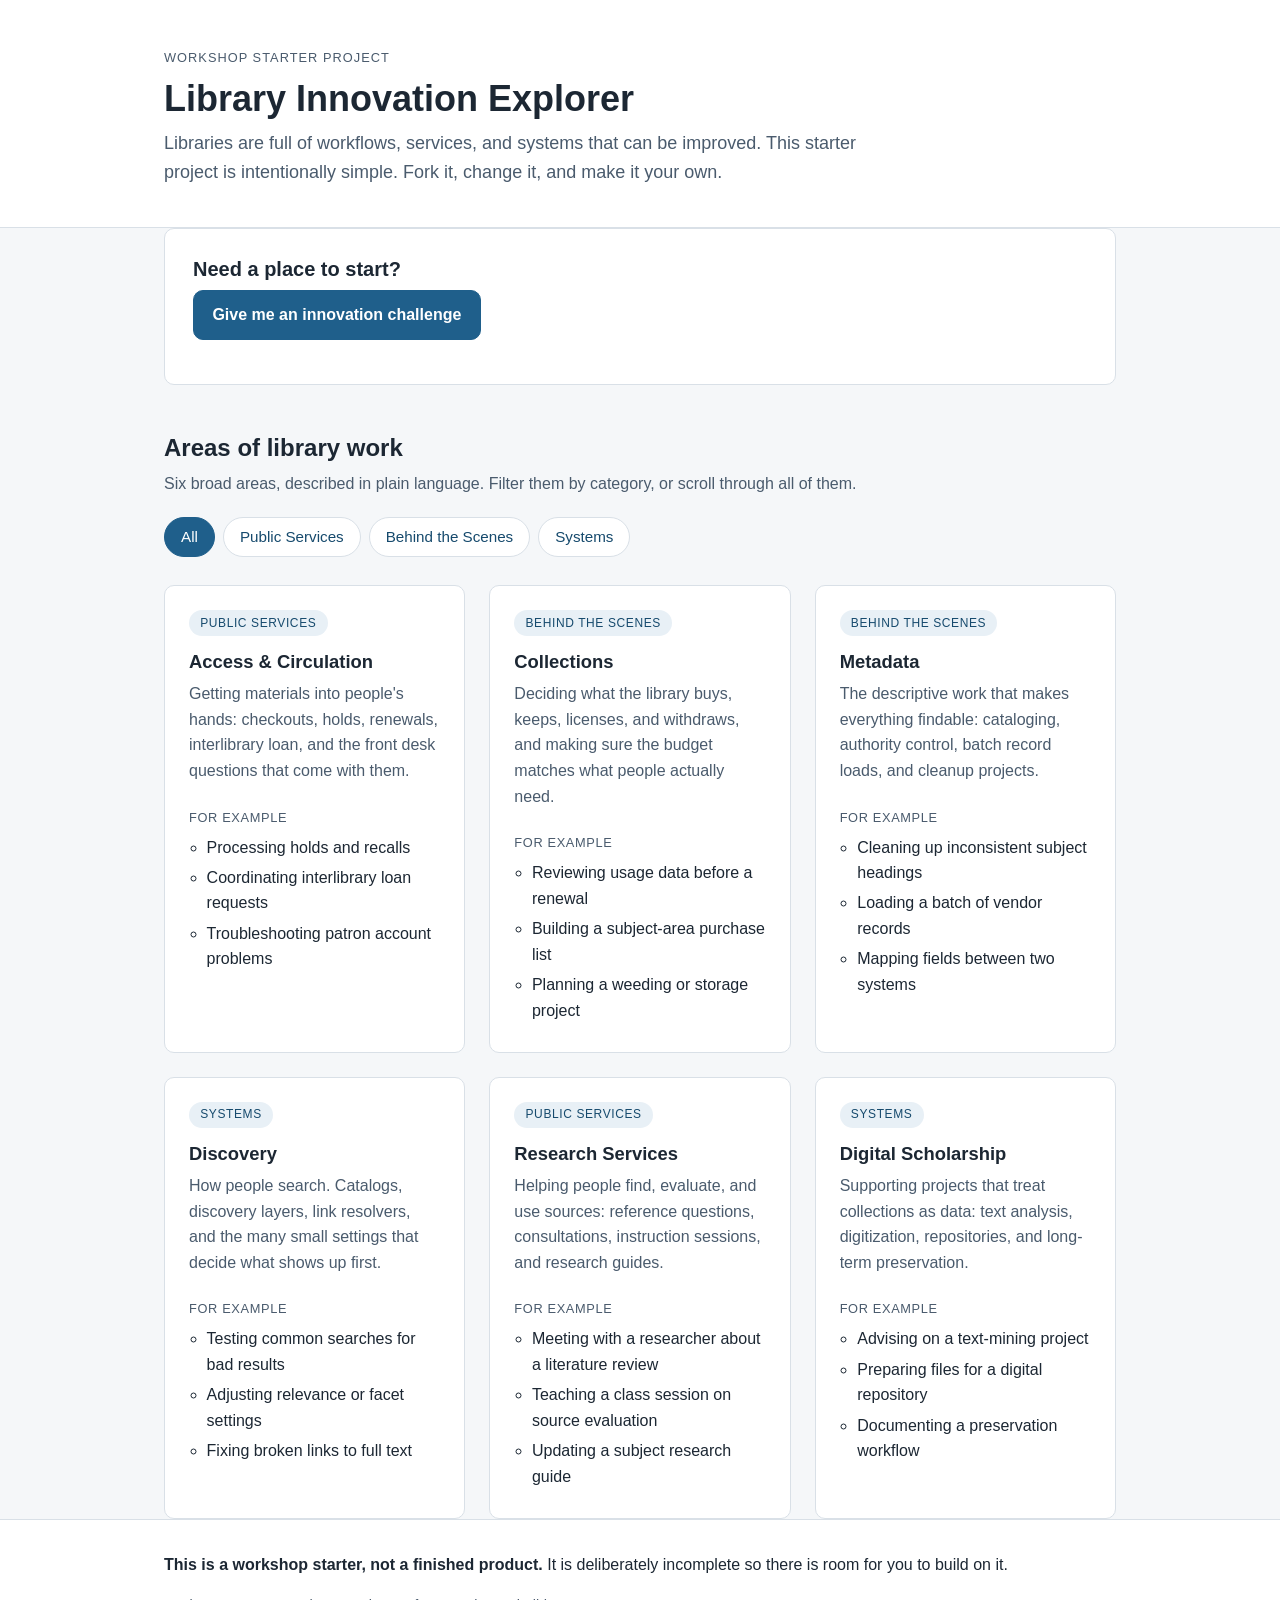
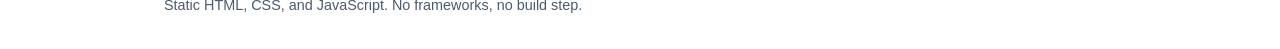
==== index.html @ 1364dd3e "Add Library Innovation Explorer workshop starter A small, static, dependency-free web app for a hand" ====
<!DOCTYPE html>
<html lang="en">
  <head>
    <meta charset="UTF-8" />
    <meta name="viewport" content="width=device-width, initial-scale=1.0" />
    <title>Library Innovation Explorer</title>
    <meta
      name="description"
      content="A small starter project for exploring areas of library work. Built for an AI-assisted coding workshop."
    />
    <link rel="stylesheet" href="styles.css" />
  </head>
  <body>
    <!-- Skip link: helps keyboard users jump straight to the cards. -->
    <a class="skip-link" href="#areas">Skip to library work areas</a>

    <header class="site-header">
      <div class="wrap">
        <p class="eyebrow">Workshop starter project</p>
        <h1>Library Innovation Explorer</h1>
        <p class="lede">
          Libraries are full of workflows, services, and systems that can be
          improved. This starter project is intentionally simple. Fork it,
          change it, and make it your own.
        </p>
      </div>
    </header>

    <main class="wrap">
      <!-- The randomizer. The challenge text is written by script.js. -->
      <section class="challenge" aria-labelledby="challenge-heading">
        <h2 id="challenge-heading">Need a place to start?</h2>
        <button type="button" id="challenge-button" class="button-primary">
          Give me an innovation challenge
        </button>
        <!--
          aria-live means screen readers announce the new challenge when it
          appears, without the user having to go looking for it.
        -->
        <p id="challenge-output" class="challenge-output" aria-live="polite"></p>
      </section>

      <section id="areas" aria-labelledby="areas-heading">
        <h2 id="areas-heading">Areas of library work</h2>
        <p class="section-note">
          Six broad areas, described in plain language. Filter them by category,
          or scroll through all of them.
        </p>

        <!-- Filter buttons are created by script.js from the data file. -->
        <div
          class="filters"
          id="filters"
          role="group"
          aria-label="Filter areas by category"
        ></div>

        <!-- Cards are created by script.js. -->
        <ul class="card-grid" id="card-grid"></ul>

        <p class="empty-message" id="empty-message" hidden>
          No areas match that category yet.
        </p>
      </section>
    </main>

    <footer class="site-footer">
      <div class="wrap">
        <p>
          <strong>This is a workshop starter, not a finished product.</strong>
          It is deliberately incomplete so there is room for you to build on it.
        </p>
        <p class="footer-small">
          Static HTML, CSS, and JavaScript. No frameworks, no build step.
        </p>
      </div>
    </footer>

    <!-- data.js must load before script.js, because script.js uses its data. -->
    <script src="data.js"></script>
    <script src="script.js"></script>
  </body>
</html>
---- styles.css ----
/*
  styles.css
  ----------
  How the site looks: colors, spacing, type, and layout.

  Colors are defined once as variables at the top. Changing the handful of
  values in :root is the quickest way to give this site a different look.
*/

:root {
  /* Colors */
  --ink: #1c2733; /* main text */
  --ink-soft: #4a5b6d; /* secondary text */
  --accent: #1f5f8b; /* links, buttons, focus */
  --accent-dark: #164a6d;
  --surface: #ffffff; /* cards */
  --page: #f5f7f9; /* page background */
  --line: #d9e0e7; /* borders */
  --tag-bg: #e8f0f6;

  /* Spacing and shape */
  --radius: 10px;
  --gap: 1.5rem;
  --wrap-width: 62rem;
}

/* A small reset so the page starts from a predictable place. */
*,
*::before,
*::after {
  box-sizing: border-box;
}

body {
  margin: 0;
  /* System fonts: no external font files to download. */
  font-family: -apple-system, BlinkMacSystemFont, "Segoe UI", Roboto,
    "Helvetica Neue", Arial, sans-serif;
  line-height: 1.6;
  color: var(--ink);
  background-color: var(--page);
}

h1,
h2,
h3 {
  line-height: 1.25;
  margin: 0 0 0.5rem;
}

p {
  margin: 0 0 1rem;
}

/* Keeps content centered and readable on wide screens. */
.wrap {
  width: 100%;
  max-width: var(--wrap-width);
  margin: 0 auto;
  padding: 0 1.25rem;
}

/* ---------- Focus and skip link (keyboard accessibility) ---------- */

/* A visible outline on every focusable element, so keyboard users can see
   where they are. Removing this makes the site much harder to use. */
:focus-visible {
  outline: 3px solid var(--accent);
  outline-offset: 2px;
}

.skip-link {
  position: absolute;
  left: -9999px;
  top: 0;
  background: var(--surface);
  color: var(--accent-dark);
  padding: 0.75rem 1rem;
  z-index: 10;
}

.skip-link:focus {
  left: 1rem;
  top: 1rem;
}

/* ---------- Header ---------- */

.site-header {
  background: var(--surface);
  border-bottom: 1px solid var(--line);
  padding: 3rem 0 2.5rem;
}

.eyebrow {
  margin: 0 0 0.5rem;
  font-size: 0.8rem;
  letter-spacing: 0.08em;
  text-transform: uppercase;
  color: var(--ink-soft);
}

.site-header h1 {
  font-size: 2.25rem;
}

.lede {
  max-width: 44rem;
  margin: 0;
  font-size: 1.125rem;
  color: var(--ink-soft);
}

/* ---------- Main sections ---------- */

main {
  padding: 2.5rem 1.25rem 3rem;
}

main section + section {
  margin-top: 3rem;
}

.section-note {
  color: var(--ink-soft);
  max-width: 44rem;
}

/* ---------- Challenge box ---------- */

.challenge {
  background: var(--surface);
  border: 1px solid var(--line);
  border-radius: var(--radius);
  padding: 1.75rem;
}

.challenge h2 {
  font-size: 1.25rem;
}

.button-primary {
  font: inherit;
  font-weight: 600;
  color: #fff;
  background: var(--accent);
  border: 1px solid var(--accent);
  border-radius: var(--radius);
  padding: 0.7rem 1.15rem;
  cursor: pointer;
}

.button-primary:hover {
  background: var(--accent-dark);
  border-color: var(--accent-dark);
}

.challenge-output {
  margin: 1rem 0 0;
  font-size: 1.1rem;
  color: var(--ink);
}

/* The challenge text is empty until the button is pressed, so only show the
   left rule once there is something to read. */
.challenge-output:not(:empty) {
  border-left: 4px solid var(--accent);
  padding-left: 1rem;
}

.challenge-area {
  display: block;
  font-size: 0.8rem;
  letter-spacing: 0.06em;
  text-transform: uppercase;
  color: var(--ink-soft);
  margin-bottom: 0.25rem;
}

/* ---------- Filters ---------- */

.filters {
  display: flex;
  flex-wrap: wrap;
  gap: 0.5rem;
  margin: 1.25rem 0 1.75rem;
}

.filter-button {
  font: inherit;
  font-size: 0.95rem;
  color: var(--accent-dark);
  background: var(--surface);
  border: 1px solid var(--line);
  border-radius: 999px;
  padding: 0.45rem 1rem;
  cursor: pointer;
}

.filter-button:hover {
  border-color: var(--accent);
}

/* aria-pressed="true" marks the active filter for screen readers, and we
   reuse it here so the styling and the accessibility state can't disagree. */
.filter-button[aria-pressed="true"] {
  background: var(--accent);
  border-color: var(--accent);
  color: #fff;
}

/* ---------- Cards ---------- */

.card-grid {
  list-style: none;
  margin: 0;
  padding: 0;
  display: grid;
  gap: var(--gap);
  /* One column on narrow screens; more columns as space allows. */
  grid-template-columns: repeat(auto-fill, minmax(17rem, 1fr));
}

.card {
  background: var(--surface);
  border: 1px solid var(--line);
  border-radius: var(--radius);
  padding: 1.5rem;
  display: flex;
  flex-direction: column;
}

/* The filter hides cards by setting the `hidden` attribute in script.js.
   Because the rule above sets `display: flex`, it would otherwise override the
   browser's built-in `display: none` for hidden elements and the cards would
   stay on screen. This line puts that back. */
.card[hidden] {
  display: none;
}

.card h3 {
  font-size: 1.15rem;
}

.card-tag {
  display: inline-block;
  align-self: flex-start;
  font-size: 0.75rem;
  letter-spacing: 0.05em;
  text-transform: uppercase;
  color: var(--accent-dark);
  background: var(--tag-bg);
  border-radius: 999px;
  padding: 0.2rem 0.7rem;
  margin-bottom: 0.9rem;
}

.card-description {
  color: var(--ink-soft);
}

.card-activities-label {
  font-size: 0.8rem;
  letter-spacing: 0.05em;
  text-transform: uppercase;
  color: var(--ink-soft);
  margin: 0.5rem 0 0.4rem;
}

.card-activities {
  margin: 0;
  padding-left: 1.1rem;
  color: var(--ink);
}

.card-activities li {
  margin-bottom: 0.3rem;
}

.empty-message {
  color: var(--ink-soft);
}

/* ---------- Footer ---------- */

.site-footer {
  background: var(--surface);
  border-top: 1px solid var(--line);
  padding: 2rem 0;
}

.footer-small {
  margin: 0;
  font-size: 0.9rem;
  color: var(--ink-soft);
}

/* ---------- Small screens ---------- */

@media (max-width: 40rem) {
  .site-header {
    padding: 2rem 0 1.75rem;
  }

  .site-header h1 {
    font-size: 1.75rem;
  }

  .lede {
    font-size: 1rem;
  }

  .challenge {
    padding: 1.25rem;
  }

  /* Full-width button is easier to tap on a phone. */
  .button-primary {
    width: 100%;
  }
}

/* Workshop extension idea:
   A participant could add a dark theme by redefining the variables in :root
   inside a @media (prefers-color-scheme: dark) block, or behind a toggle. */
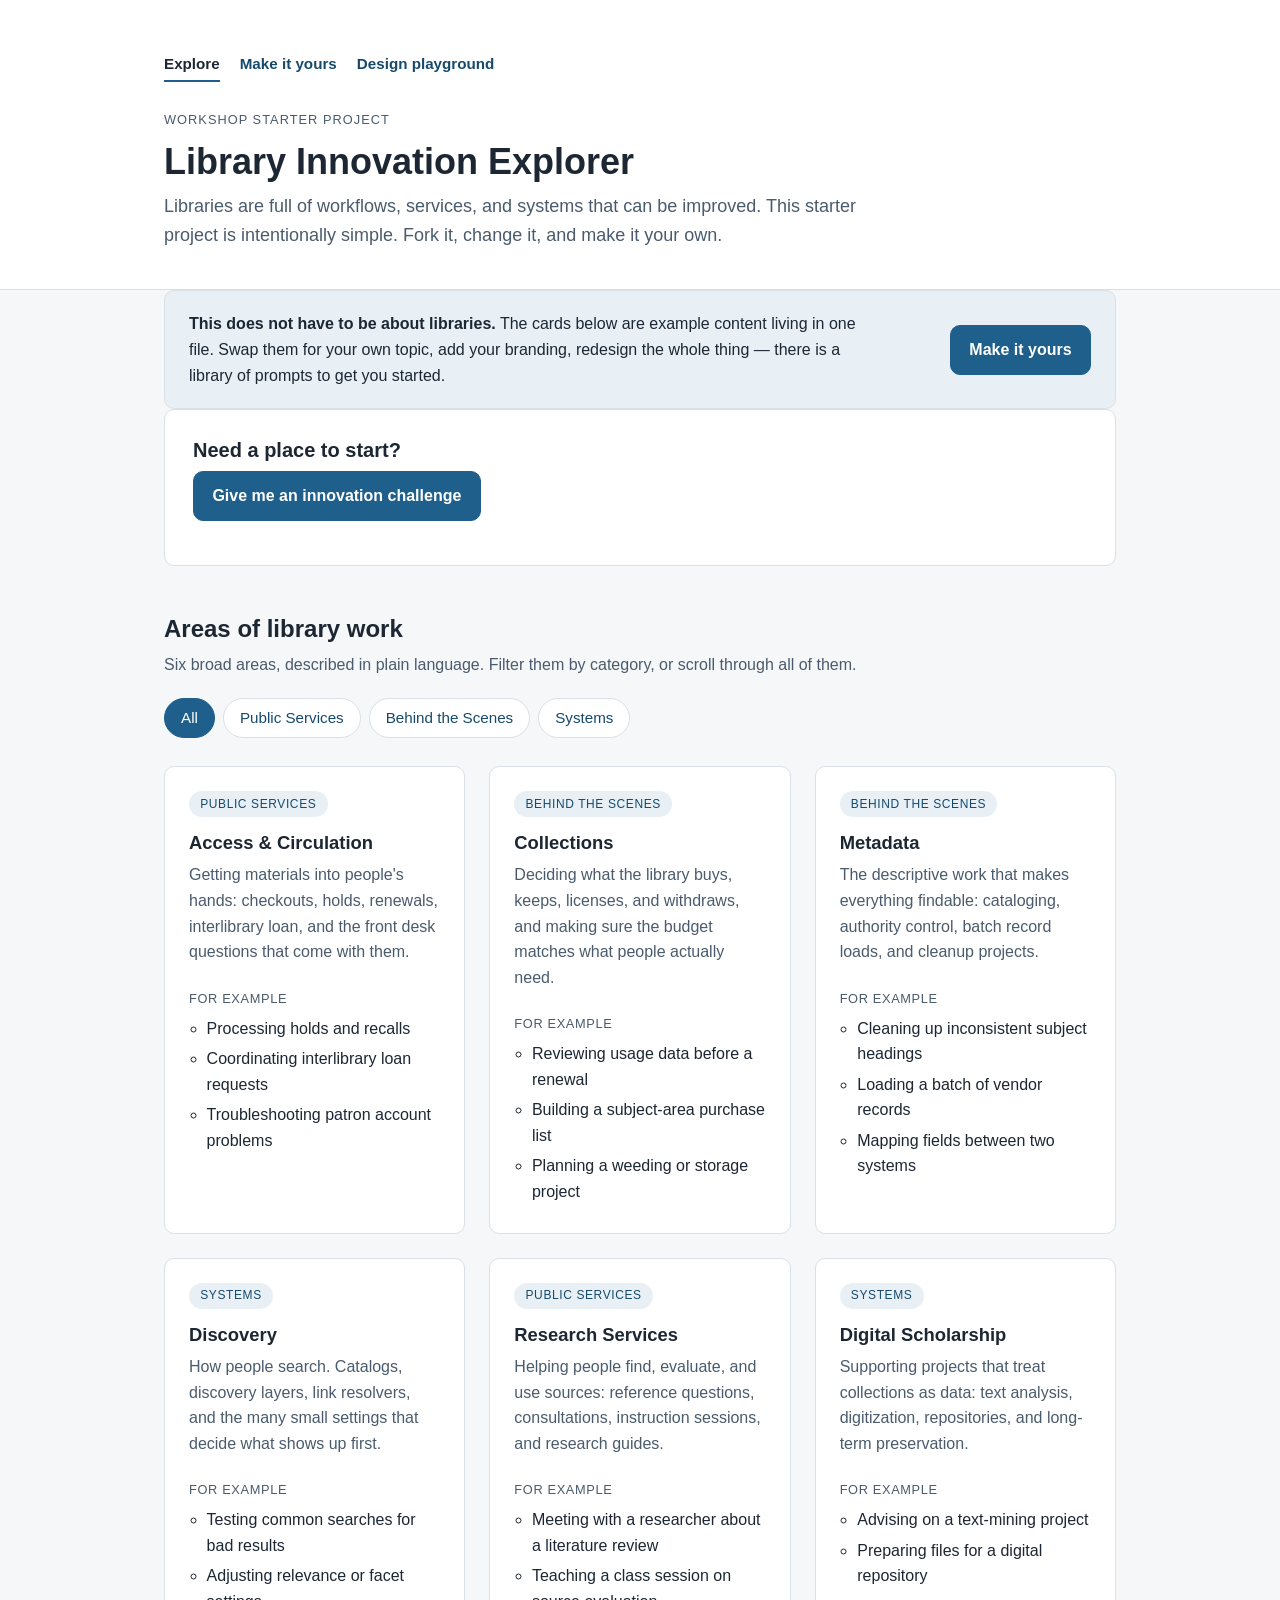
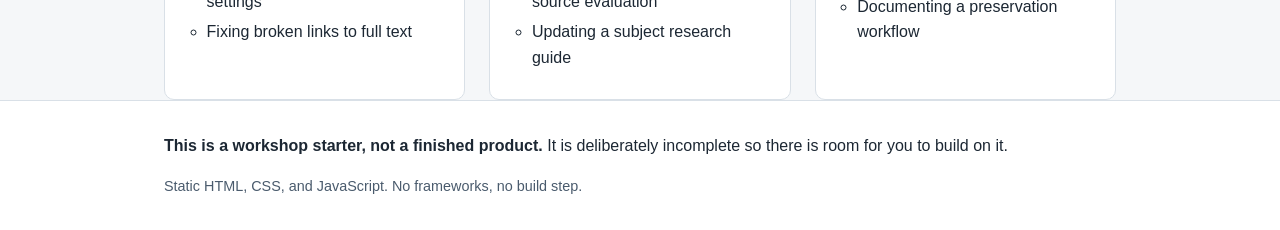
==== commit a33afb87: "Add guide page, design playground, and in-app prompt library Reframes the starter as a template rath" ====
--- a/index.html
+++ b/index.html
@@ -16,6 +16,13 @@
 
     <header class="site-header">
       <div class="wrap">
+        <!-- The same navigation appears on all three pages. -->
+        <nav class="site-nav" aria-label="Pages">
+          <a href="index.html" aria-current="page">Explore</a>
+          <a href="build.html">Make it yours</a>
+          <a href="playground.html">Design playground</a>
+        </nav>
+
         <p class="eyebrow">Workshop starter project</p>
         <h1>Library Innovation Explorer</h1>
         <p class="lede">
@@ -27,6 +34,20 @@
     </header>
 
     <main class="wrap">
+      <!--
+        Points at the guide, and makes the key idea hard to miss: the subject of
+        this site is placeholder content, not a fixed feature of the project.
+      -->
+      <aside class="home-callout" aria-label="Make this project your own">
+        <p>
+          <strong>This does not have to be about libraries.</strong>
+          The cards below are example content living in one file. Swap them for
+          your own topic, add your branding, redesign the whole thing — there is
+          a library of prompts to get you started.
+        </p>
+        <a class="button-primary" href="build.html">Make it yours</a>
+      </aside>
+
       <!-- The randomizer. The challenge text is written by script.js. -->
       <section class="challenge" aria-labelledby="challenge-heading">
         <h2 id="challenge-heading">Need a place to start?</h2>
--- a/styles.css
+++ b/styles.css
@@ -139,14 +139,18 @@
   font-size: 1.25rem;
 }
 
+/* Used on real <button> elements and on links that should look like buttons,
+   so it has to cover both cases. */
 .button-primary {
   font: inherit;
   font-weight: 600;
+  display: inline-block;
   color: #fff;
   background: var(--accent);
   border: 1px solid var(--accent);
   border-radius: var(--radius);
   padding: 0.7rem 1.15rem;
+  text-decoration: none;
   cursor: pointer;
 }
 
@@ -217,8 +221,11 @@
   padding: 0;
   display: grid;
   gap: var(--gap);
-  /* One column on narrow screens; more columns as space allows. */
-  grid-template-columns: repeat(auto-fill, minmax(17rem, 1fr));
+  /* One column on narrow screens; more columns as space allows.
+     The min() matters: a plain minmax(17rem, 1fr) sets a hard 17rem floor, so
+     on a screen narrower than that the cards would push the page sideways.
+     min(17rem, 100%) lets a column shrink to fit when it has to. */
+  grid-template-columns: repeat(auto-fill, minmax(min(17rem, 100%), 1fr));
 }
 
 .card {
@@ -281,6 +288,259 @@
   color: var(--ink-soft);
 }
 
+/* ---------- Navigation between pages ---------- */
+
+.site-nav {
+  display: flex;
+  flex-wrap: wrap;
+  gap: 0.25rem 1.25rem;
+  margin-bottom: 1.75rem;
+}
+
+.site-nav a {
+  color: var(--accent-dark);
+  text-decoration: none;
+  font-weight: 600;
+  font-size: 0.95rem;
+  padding: 0.25rem 0;
+  border-bottom: 2px solid transparent;
+}
+
+.site-nav a:hover {
+  border-bottom-color: var(--accent);
+}
+
+/* aria-current marks the page you are on, so the styling and the information
+   a screen reader gets stay in agreement. */
+.site-nav a[aria-current="page"] {
+  color: var(--ink);
+  border-bottom-color: var(--accent);
+}
+
+/* ---------- Callout boxes ---------- */
+
+.callout {
+  background: var(--surface);
+  border: 1px solid var(--line);
+  border-left: 4px solid var(--accent);
+  border-radius: var(--radius);
+  padding: 1.75rem;
+}
+
+.callout h2 {
+  font-size: 1.25rem;
+}
+
+.callout p:last-child {
+  margin-bottom: 0;
+}
+
+.callout-punch {
+  font-weight: 600;
+  color: var(--ink);
+}
+
+/* A smaller callout used on the home page to point at the guide. */
+.home-callout {
+  display: flex;
+  flex-wrap: wrap;
+  align-items: center;
+  justify-content: space-between;
+  gap: 1rem;
+  background: var(--tag-bg);
+  border: 1px solid var(--line);
+  border-radius: var(--radius);
+  padding: 1.25rem 1.5rem;
+}
+
+.home-callout p {
+  margin: 0;
+  max-width: 42rem;
+}
+
+.home-callout .button-primary {
+  white-space: nowrap;
+}
+
+/* ---------- Numbered steps and idea lists ---------- */
+
+.steps,
+.idea-list {
+  max-width: 44rem;
+  padding-left: 1.3rem;
+}
+
+.steps li,
+.idea-list li {
+  margin-bottom: 0.6rem;
+}
+
+code {
+  font-family: ui-monospace, SFMono-Regular, "SF Mono", Menlo, Consolas,
+    "Liberation Mono", monospace;
+  font-size: 0.9em;
+  background: var(--tag-bg);
+  border-radius: 4px;
+  padding: 0.1rem 0.35rem;
+}
+
+/* ---------- Prompt library (build.html) ---------- */
+
+.prompt-group {
+  margin-top: 2.5rem;
+}
+
+.prompt-group h3 {
+  font-size: 1.25rem;
+}
+
+.prompt-group-note {
+  color: var(--ink-soft);
+  max-width: 44rem;
+}
+
+.prompt-list {
+  list-style: none;
+  margin: 1.25rem 0 0;
+  padding: 0;
+  display: grid;
+  gap: var(--gap);
+  /* See the note on .card-grid for why this uses min(). */
+  grid-template-columns: repeat(auto-fill, minmax(min(20rem, 100%), 1fr));
+}
+
+.prompt {
+  background: var(--surface);
+  border: 1px solid var(--line);
+  border-radius: var(--radius);
+  padding: 1.5rem;
+  display: flex;
+  flex-direction: column;
+}
+
+.prompt-title {
+  font-size: 1.02rem;
+  margin: 0 0 0.75rem;
+}
+
+/* The prompt text itself. `white-space: pre-wrap` keeps the line breaks that
+   were written in prompts.js but still wraps long lines on a narrow screen. */
+.prompt-text {
+  font-family: ui-monospace, SFMono-Regular, "SF Mono", Menlo, Consolas,
+    "Liberation Mono", monospace;
+  font-size: 0.85rem;
+  line-height: 1.55;
+  white-space: pre-wrap;
+  /* Long unbroken strings (a pasted URL, say) must not widen the page. */
+  overflow-wrap: break-word;
+  background: var(--page);
+  border: 1px solid var(--line);
+  border-radius: 8px;
+  margin: 0 0 0.9rem;
+  padding: 0.9rem;
+  /* Keeps a very long prompt from making the card enormous. */
+  max-height: 18rem;
+  overflow-y: auto;
+}
+
+.copy-button {
+  font: inherit;
+  font-size: 0.9rem;
+  font-weight: 600;
+  align-self: flex-start;
+  color: var(--accent-dark);
+  background: var(--surface);
+  border: 1px solid var(--accent);
+  border-radius: var(--radius);
+  padding: 0.4rem 0.9rem;
+  cursor: pointer;
+}
+
+.copy-button:hover {
+  background: var(--tag-bg);
+}
+
+.copy-button.is-copied {
+  color: #fff;
+  background: var(--accent);
+}
+
+.prompt-why {
+  margin: 0.9rem 0 0;
+  font-size: 0.92rem;
+  color: var(--ink-soft);
+}
+
+/* ---------- Design playground samples ---------- */
+
+.sample-set {
+  display: grid;
+  gap: var(--gap);
+  grid-template-columns: repeat(auto-fill, minmax(min(18rem, 100%), 1fr));
+  margin-top: 1.25rem;
+}
+
+.sample {
+  background: var(--surface);
+  border: 1px solid var(--line);
+  border-radius: var(--radius);
+  padding: 1.5rem;
+}
+
+/* The <h3> in each sample block labels the sample rather than being part of
+   it, so it is deliberately small and quiet. */
+.sample > h3 {
+  font-size: 0.8rem;
+  letter-spacing: 0.06em;
+  text-transform: uppercase;
+  color: var(--ink-soft);
+  margin-bottom: 1rem;
+}
+
+.sample-h {
+  font-size: 1.15rem;
+  margin: 0 0 0.5rem;
+}
+
+.sample-small {
+  font-size: 0.9rem;
+  color: var(--ink-soft);
+}
+
+.sample-row {
+  display: flex;
+  flex-wrap: wrap;
+  gap: 0.5rem;
+  align-items: center;
+}
+
+.sample-card {
+  border: 1px solid var(--line);
+  border-radius: 8px;
+  padding: 1rem;
+}
+
+.sample-card .card-tag {
+  margin-bottom: 0.6rem;
+}
+
+.sample-label {
+  display: block;
+  font-size: 0.9rem;
+  font-weight: 600;
+  margin-bottom: 0.35rem;
+}
+
+.sample-input {
+  font: inherit;
+  width: 100%;
+  color: var(--ink);
+  background: var(--surface);
+  border: 1px solid var(--line);
+  border-radius: 8px;
+  padding: 0.55rem 0.7rem;
+}
+
 /* ---------- Footer ---------- */
 
 .site-footer {
@@ -318,6 +578,23 @@
   .button-primary {
     width: 100%;
   }
+
+  .callout,
+  .prompt,
+  .sample {
+    padding: 1.25rem;
+  }
+
+  .home-callout {
+    padding: 1.25rem;
+  }
+
+  /* On a phone the callout's button should sit under the text, full width,
+     rather than being squeezed beside it. */
+  .home-callout .button-primary {
+    width: 100%;
+    text-align: center;
+  }
 }
 
 /* Workshop extension idea:
